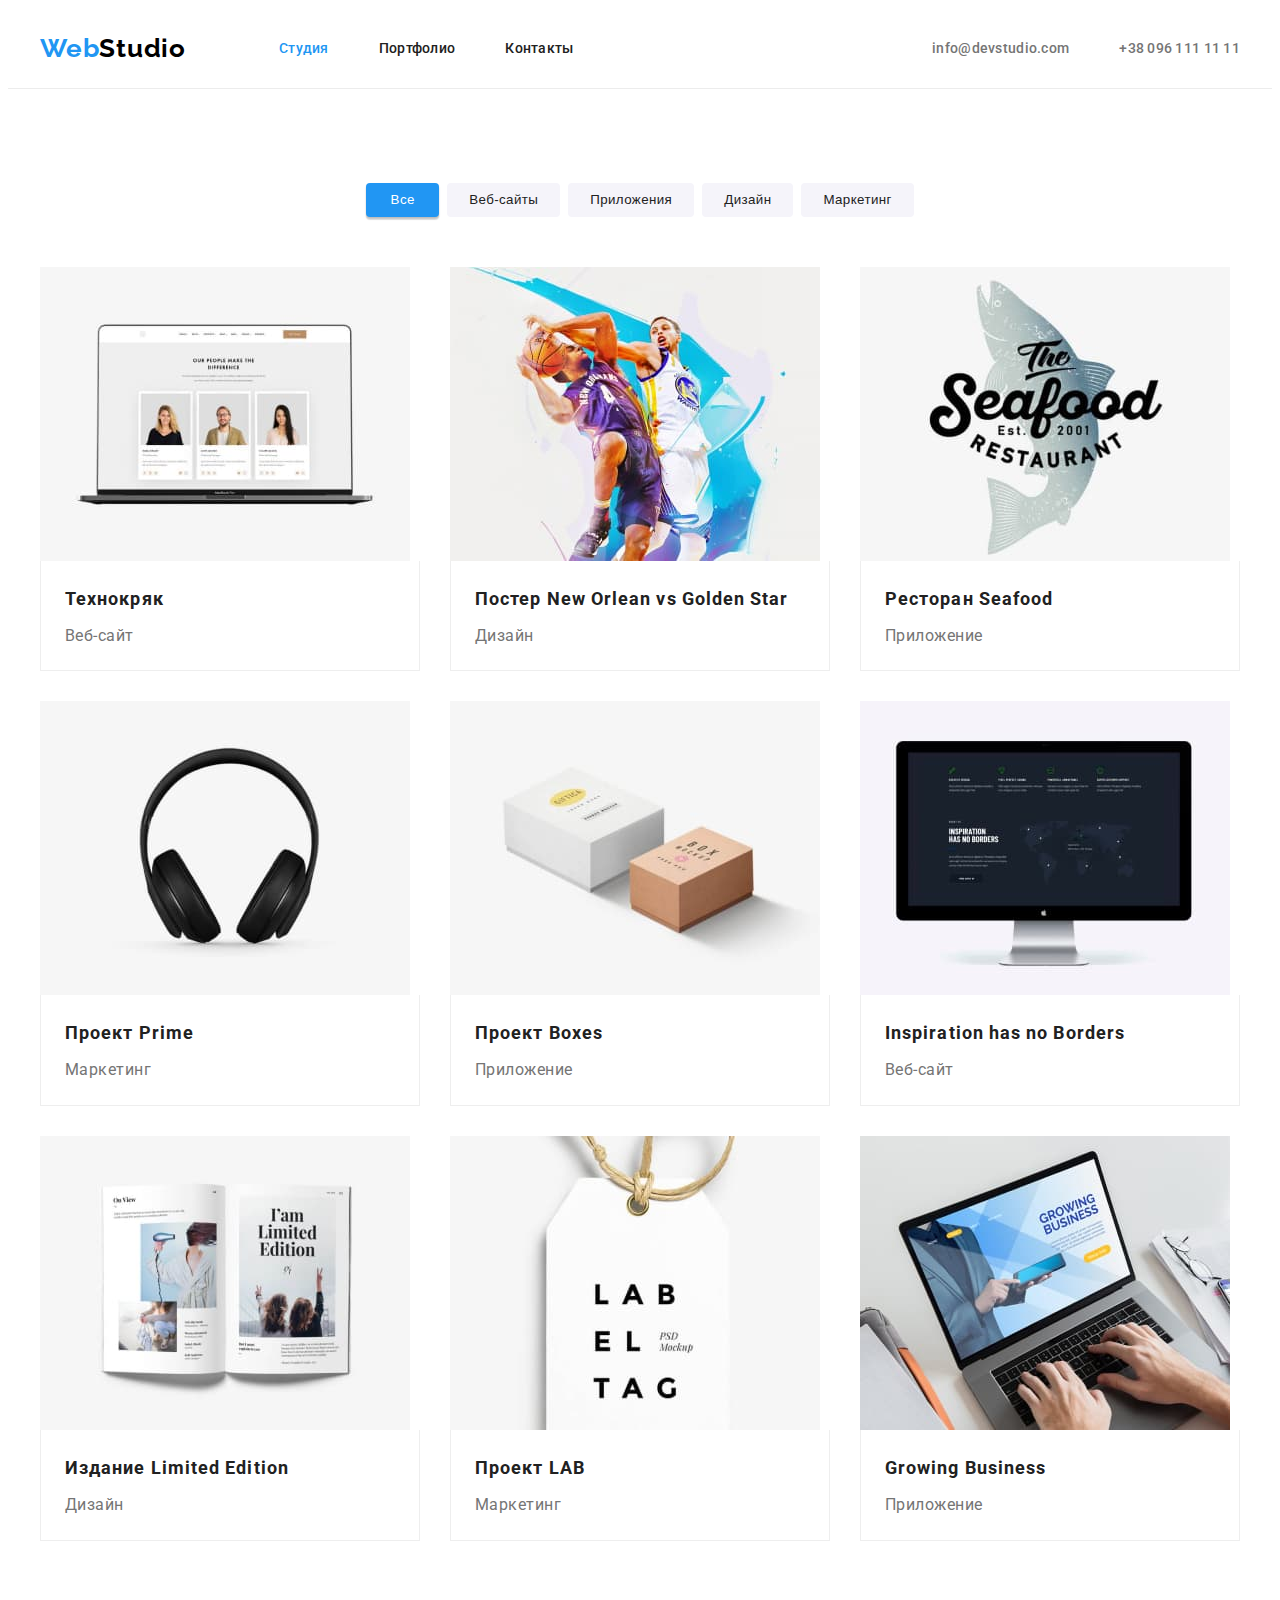
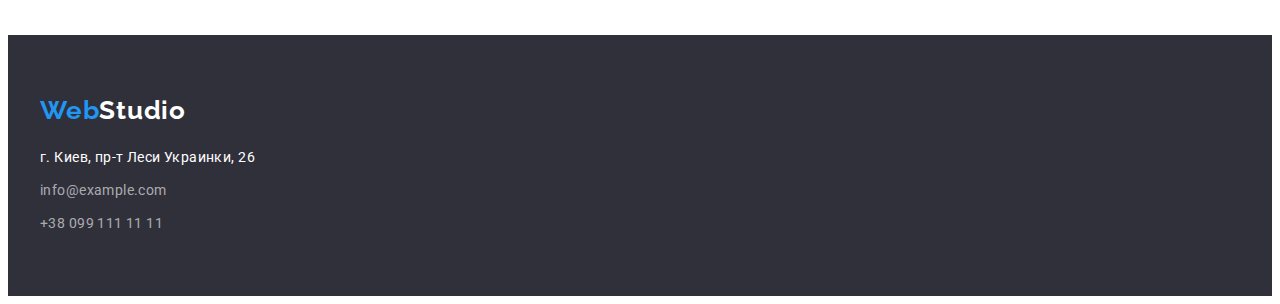
==== portfolio.html @ 8d06fff7 "Добавил псевдоэлементы" ====
<!DOCTYPE html>
<html lang="ru">
  <head>
    <meta charset="UTF-8" />
    <meta http-equiv="X-UA-Compatible" content="IE=edge" />
    <meta name="viewport" content="width=device-width, initial-scale=1.0" />
    <title>Portfolio</title>
    <link rel="preconnect" href="https://fonts.googleapis.com" />
    <link rel="preconnect" href="https://fonts.gstatic.com" crossorigin />
    <link
      href="https://fonts.googleapis.com/css2?family=Raleway:wght@700&family=Roboto:wght@400;500;700;900&display=swap"
      rel="stylesheet"
    />
    <link
      rel="stylesheet"
      href="https://cdnjs.cloudflare.com/ajax/libs/modern-normalize/1.1.0/modern-normalize.min.css"
      integrity="sha512-wpPYUAdjBVSE4KJnH1VR1HeZfpl1ub8YT/NKx4PuQ5NmX2tKuGu6U/JRp5y+Y8XG2tV+wKQpNHVUX03MfMFn9Q=="
      crossorigin="anonymous"
      referrerpolicy="no-referrer"
    />
    <link rel="stylesheet" href="./css/styles.css" />
  </head>
  <body>
    <!--Шапка-->
    <header class="header">
      <div class="container header-container">
        <nav class="navigation">
          <a href="./index.html" class="header-logo logo link"
            >Web<span class="header-logo-accent">Studio</span>
          </a>
          <ul class="header-list list">
            <li class="header-item item">
              <a href="./index.html" class="header-link accent-link current-link link">Студия</a>
            </li>
            <li class="header-item item">
              <a href="./portfolio.html" class="header-link accent-link link">Портфолио</a>
            </li>
            <li class="header-item item">
              <a href="/контакты" class="header-link accent-link link">Контакты</a>
            </li>
          </ul>
        </nav>
        <!--Контакты-->
        <ul class="header-contacts-list list">
          <li class="header-contacts-item item">
            <a href="mailto:info@devstudio.com" class="header-contacts-link accent-link link"
              >info@devstudio.com</a
            >
          </li>
          <li class="header-contacts-item item">
            <a href="tel:+380961111111" class="header-contacts-link accent-link link"
              >+38 096 111 11 11</a
            >
          </li>
        </ul>
      </div>
    </header>
    <!--Основной контент-->
    <main>
      <section class="our-works section">
        <div class="container">
          <!-- Логический заголовок. Скроем в css -->
          <h1 class="hiden-title">Наши работы</h1>
          <ul class="our-works-btn-list list">
            <li class="our-works-btn-item">
              <button type="button" class="our-works-btn current-btn btn">Все</button>
            </li>
            <li class="our-works-btn-item">
              <button type="button" class="our-works-btn btn">Веб-сайты</button>
            </li>
            <li class="our-works-btn-item">
              <button type="button" class="our-works-btn btn">Приложения</button>
            </li>
            <li class="our-works-btn-item">
              <button type="button" class="our-works-btn btn">Дизайн</button>
            </li>
            <li class="our-works-btn-item">
              <button type="button" class="our-works-btn btn">Маркетинг</button>
            </li>
          </ul>
          <ul class="our-works-list list">
            <li class="our-works-item">
              <img
                src="./images/our-works-1.jpg"
                alt="Веб-сайт на экране ноутбука"
                width="370"
                height="294"
                class="our-works-img"
              />
              <div class="footer-our-works-item">
                <h2 class="our-works-title">Технокряк</h2>
                <p class="our-works-text">Веб-сайт</p>
              </div>
            </li>
            <li class="our-works-item">
              <img
                src="./images/our-works-2.jpg"
                alt="Два баскетболиста"
                width="370"
                height="294"
                class="our-works-img"
              />
              <div class="footer-our-works-item">
                <h2 class="our-works-title">
                  Постер <span lang="en">New Orlean vs Golden Star</span>
                </h2>
                <p class="our-works-text">Дизайн</p>
              </div>
            </li>
            <li class="our-works-item">
              <img
                src="./images/our-works-3.jpg"
                alt="Логотип ресторана"
                width="370"
                height="294"
                class="our-works-img"
              />
              <div class="footer-our-works-item">
                <h2 class="our-works-title">Ресторан <span lang="en">Seafood</span></h2>
                <p class="our-works-text">Приложение</p>
              </div>
            </li>
            <li class="our-works-item">
              <img
                src="./images/our-works-4.jpg"
                alt="Наушники"
                width="370"
                height="294"
                class="our-works-img"
              />
              <div class="footer-our-works-item">
                <h2 class="our-works-title">Проект <span lang="en">Prime</span></h2>
                <p class="our-works-text">Маркетинг</p>
              </div>
            </li>
            <li class="our-works-item">
              <img
                src="./images/our-works-5.jpg"
                alt="Две коробки"
                width="370"
                height="294"
                class="our-works-img"
              />
              <div class="footer-our-works-item">
                <h2 class="our-works-title">Проект <span lang="en">Boxes</span></h2>
                <p class="our-works-text">Приложение</p>
              </div>
            </li>
            <li class="our-works-item">
              <img
                src="./images/our-works-6.jpg"
                alt="Веб-сайт на мониторе"
                width="370"
                height="294"
                class="our-works-img"
              />
              <div class="footer-our-works-item">
                <h2 lang="en" class="our-works-title">Inspiration has no Borders</h2>
                <p class="our-works-text">Веб-сайт</p>
              </div>
            </li>
            <li class="our-works-item">
              <img
                src="./images/our-works-7.jpg"
                alt="Журнал"
                width="370"
                height="294"
                class="our-works-img"
              />
              <div class="footer-our-works-item">
                <h2 class="our-works-title">Издание <span lang="en">Limited Edition</span></h2>
                <p class="our-works-text">Дизайн</p>
              </div>
            </li>
            <li class="our-works-item">
              <img
                src="./images/our-works-8.jpg"
                alt="Бирка"
                width="370"
                height="294"
                class="our-works-img"
              />
              <div class="footer-our-works-item">
                <h2 class="our-works-title">Проект <span lang="en">LAB</span></h2>
                <p class="our-works-text">Маркетинг</p>
              </div>
            </li>
            <li class="our-works-item">
              <img
                src="./images/our-works-9.jpg"
                alt="Приложение на экране ноутбука"
                width="370"
                height="294"
                class="our-works-img"
              />
              <div class="footer-our-works-item">
                <h2 lang="en" class="our-works-title">Growing Business</h2>
                <p class="our-works-text">Приложение</p>
              </div>
            </li>
          </ul>
        </div>
      </section>
    </main>
    <!--Футер-->
    <footer class="footer">
      <div class="container">
        <a href="./index.html" class="footer-logo logo link"
          >Web<span class="footer-logo-accent">Studio</span></a
        >
        <address class="footer-address">
          <p class="footer-text">г. Киев, пр-т Леси Украинки, 26</p>
          <ul class="footer-list list">
            <li class="footer-item">
              <a href="mailto:info@example.com" class="footer-link accent-link link"
                >info@example.com</a
              >
            </li>
            <li class="footer-item">
              <a href="tel:+380991111111" class="footer-link accent-link link">+38 099 111 11 11</a>
            </li>
          </ul>
        </address>
      </div>
    </footer>
  </body>
</html>
---- css/styles.css ----
/* background color */
:root {
  --main-background-color: #ffffff;
  --secondary-background-color: #2f303a;
  --section-background-color: #f5f4fa;
  /* text color */
  --main-text-color: #212121;
  --first-text-color: #757575;
  --secondary-text-color: #ffffff;
  --accent-text-color: #2196f3;
  --contaks-footer-color: rgba(255, 255, 255, 0.6);
  /* logo */
  --main-logo-color: #2196f3;
  --first-logo-color: #000000;
  --second-logo-color: #ffffff;
  /* button */
  --main-btn-color: #212121;
  --accent-btn-color: #ffffff;
  --main-btn-background-color: #f5f4fa;
  --accent-btn-background-color: #2196f3;
  --secondary-accent-btn-background-color: #188ce8;
}
h1,
h2,
h3,
h4,
h5,
h6,
p {
  margin: 0;
}

ul {
  margin: 0;
  padding: 0;
}
img {
  display: block;
}
body {
  font-family: 'Roboto', sans-serif;
  font-size: 16px;
  background-color: var(--main-background-color);
  color: var(--main-text-color);
}

.link {
  text-decoration: none;
}
.list {
  list-style: none;
}
.container {
  width: 1200px;
  margin: 0 auto;
  padding: 0 15px;
}
.section {
  padding: 94px 0;
}
.centered {
  text-align: center;
}
.section-title {
  font-size: 36px;
  line-height: calc(42 / 36);
  letter-spacing: 0.03em;
  margin-bottom: 50px;
}

/* -----------hiden title------------- */
.hiden-title {
  position: absolute;
  white-space: nowrap;
  width: 1px;
  height: 1px;
  overflow: hidden;
  border: 0;
  padding: 0;
  clip: rect(0 0 0 0);
  clip-path: inset(50%);
  margin: -1px;
}

/* --------------------------------------- */
.accent-link:hover,
.accent-link:focus {
  color: var(--accent-text-color);
}
.btn {
  text-align: center;
  border: none;
  border-radius: 4px;
  cursor: pointer;
}
/* -------------------logo------------------ */
.logo {
  display: inline-block;
  font-family: 'Raleway', sans-serif;
  font-weight: 700;
  font-size: 26px;
  line-height: calc(31 / 26);
  letter-spacing: 0.03em;
  color: var(--main-logo-color);
}
.header-logo-accent {
  color: var(--first-logo-color);
}
.footer-logo-accent {
  color: var(--second-logo-color);
}

/* ----------------header------------------ */

.header {
  border-bottom: 1px solid #ececec;
}
.header-logo {
  padding-top: 24px;
  padding-bottom: 24px;
}
.header-link,
.header-contacts-link {
  display: block;
  padding-top: 32px;
  padding-bottom: 32px;
}
.header .list {
  font-weight: 500;
  font-size: 14px;
  line-height: calc(16 / 14);
  letter-spacing: 0.02em;
}
.header-list {
  display: flex;
  align-items: center;
  margin-left: 93px;
}
.header .item:not(:last-child) {
  margin-right: 50px;
}
.navigation {
  display: flex;
  align-items: center;
}
.header-link {
  color: currentColor;
}

.header-contacts-list {
  display: flex;
  margin-left: auto;
}
.header-container {
  display: flex;
  align-items: center;
}
.header-contacts-link {
  color: var(--first-text-color);
}
.current-link {
  color: var(--accent-text-color);
}
/* ----------------main------------------ */
/* -----------hero------------ */
.hero.section {
  padding-top: 200px;
  padding-bottom: 200px;
  background-color: var(--secondary-background-color);
  background-image: linear-gradient(to left, rgba(47, 48, 58, 0.4), rgba(47, 48, 58, 0.4)),
    url('../images/hero-img.jpg');
  background-repeat: no-repeat;
  background-size: contain;
  background-position: center;
}

.hero-title {
  width: 696px;
  margin-right: auto;
  margin-left: auto;
  margin-bottom: 30px;
  font-weight: 900;
  font-size: 44px;
  line-height: 1.36;
  letter-spacing: 0.06em;
  text-transform: uppercase;
  color: var(--secondary-text-color);
}
.hero-btn {
  display: inline-block;
  min-width: 200px;
  padding: 10px 32px;
  font-weight: 700;
  line-height: 1.87;
  letter-spacing: 0.06em;
  color: var(--accent-btn-color);
  background-color: var(--accent-btn-background-color);
  box-shadow: 0px 4px 4px rgba(0, 0, 0, 0.15);
}
.hero-btn:hover,
.hero-btn:focus {
  background-color: var(--secondary-accent-btn-background-color);
}

/* ----------advantage section-------- */
.advantage-list {
  display: flex;
}
.advantage-item {
  width: calc((100% - 3 * 30px) / 4);
}
.advantage-item:not(:last-child) {
  margin-right: 30px;
}
.advantage-item::before {
  content: '';
  display: block;
  margin-bottom: 30px;
  width: 270px;
  height: 120px;
  border-radius: 4px;
  background-color: var(--section-background-color);
  background-repeat: no-repeat;
  background-size: 70px 70px;
  background-position: center;
}
.advantage-item.icon-antenna::before {
  background-image: url('../images/antenna.svg');
}
.advantage-item.icon-clock::before {
  background-image: url('../images/clock.svg');
}
.advantage-item.icon-diagrama::before {
  background-image: url('../images/diagram.svg');
}
.advantage-item.icon-astronaut::before {
  background-image: url('../images/astronaut.svg');
}
.advantage-title {
  margin-bottom: 10px;
  font-size: 14px;
  line-height: calc(16 / 14);
  letter-spacing: 0.03em;
  text-transform: uppercase;
}
.advantage-text {
  font-size: 14px;
  line-height: 1.71;
  letter-spacing: 0.03em;
  color: var(--first-text-color);
}

/* -----------our jobs section---------- */
.our-jobs.section {
  padding-top: 0;
}
.our-jobs-list {
  display: flex;
}
.our-jobs-item {
  width: calc((100% - 2 * 30px) / 3);
}
.our-jobs-item:not(:last-child) {
  margin-right: 30px;
}

.our-jobs-img {
  max-width: 100%;
  height: auto;
}

/* --------------team-------------------  */
.team.section {
  background-color: var(--section-background-color);
}
.team-list {
  display: flex;
}
.team-item {
  width: calc((100% - 3 * 30px) / 4);
  background-color: var(--main-background-color);
  box-shadow: 0px 1px 3px rgba(0, 0, 0, 0.12), 0px 1px 1px rgba(0, 0, 0, 0.14),
    0px 2px 1px rgba(0, 0, 0, 0.2);
  border-radius: 0px 0px 4px 4px;
}
.team-item:not(:last-child) {
  margin-right: 30px;
}
.team-img {
  max-width: 100%;
  height: auto;
}
.specialist {
  line-height: calc(19 / 16);
  letter-spacing: 0.03em;
}
.footer-team-item {
  padding: 30px 32px;
}
.team-name {
  margin-bottom: 10px;
  font-size: inherit;
  font-weight: 500;
}
.team-position {
  color: var(--first-text-color);
}
/* -----------------clients-------------------- */

/*----------------- PORTFOLIO----------------- */
/* --------------------btn------------------- */
.our-works-btn {
  padding: 6px 22px;
  min-width: 73px;
  font-weight: 500;
  line-height: 1.62;
  letter-spacing: 0.03em;
  color: var(--main-btn-color);
  background-color: var(--main-btn-background-color);
}
.our-works-btn:hover,
.our-works-btn:focus,
.current-btn {
  color: var(--accent-btn-color);
  background-color: var(--accent-btn-background-color);
  box-shadow: 0px 3px 1px rgba(0, 0, 0, 0.1), 0px 1px 2px rgba(0, 0, 0, 0.08),
    0px 2px 2px rgba(0, 0, 0, 0.12);
}
/* -------------our work------------------ */
.our-works-title {
  margin-bottom: 4px;
  font-size: 18px;
  line-height: 2;
  letter-spacing: 0.06em;
}
.our-works-btn-list {
  display: flex;
  justify-content: center;
  margin-bottom: 50px;
}
.our-works-btn-item:not(:last-child) {
  margin-right: 8px;
}
.our-works-list {
  display: flex;
  flex-wrap: wrap;
  margin: -15px;
}
.our-works-item {
  width: calc((100% - 3 * 30px) / 3);
  margin: 15px;
}
.our-works-img {
  max-width: 100%;
  height: auto;
}
.footer-our-works-item {
  padding: 20px 24px;
  border-right: 1px solid #eeeeee;
  border-bottom: 1px solid #eeeeee;
  border-left: 1px solid #eeeeee;
}

.our-works-text {
  line-height: 1.87;
  letter-spacing: 0.03em;
  color: var(--first-text-color);
}
/* ---------------footer----------------- */
.footer-container {
  display: flex;
  align-items: baseline;
}
.address-box {
  margin-right: 70px;
  width: 231px;
}
.footer {
  padding: 60px 0;
  background-color: var(--secondary-background-color);
}
.footer-logo {
  margin-bottom: 20px;
}
.footer-address {
  font-style: normal;
  font-weight: 400;
  font-size: 14px;
  line-height: 1.71;
  letter-spacing: 0.03em;
}

.footer-link {
  color: var(--contaks-footer-color);
}
.footer-text {
  margin-bottom: 9px;
  color: var(--secondary-text-color);
}
.footer-item:first-child {
  margin-bottom: 9px;
}
.footer-social-network-title {
  margin-bottom: 20px;
  font-size: 14px;
  line-height: calc(16 / 14);
  letter-spacing: 0.03em;
  text-transform: uppercase;
  color: var(--secondary-text-color);
}
.footer-social-network-list {
  display: inline-flex;
}
.footer-social-network-item {
  width: 44px;
  height: 44px;
  background-color: rgba(255, 255, 255, 0.1);
  border-radius: 50%;
}
.footer-social-network-item:not(:last-child) {
  margin-right: 10px;
}

.footer-social-network-item:hover,
.footer-social-network-item:focus {
  background-color: var(--accent-btn-background-color);
}
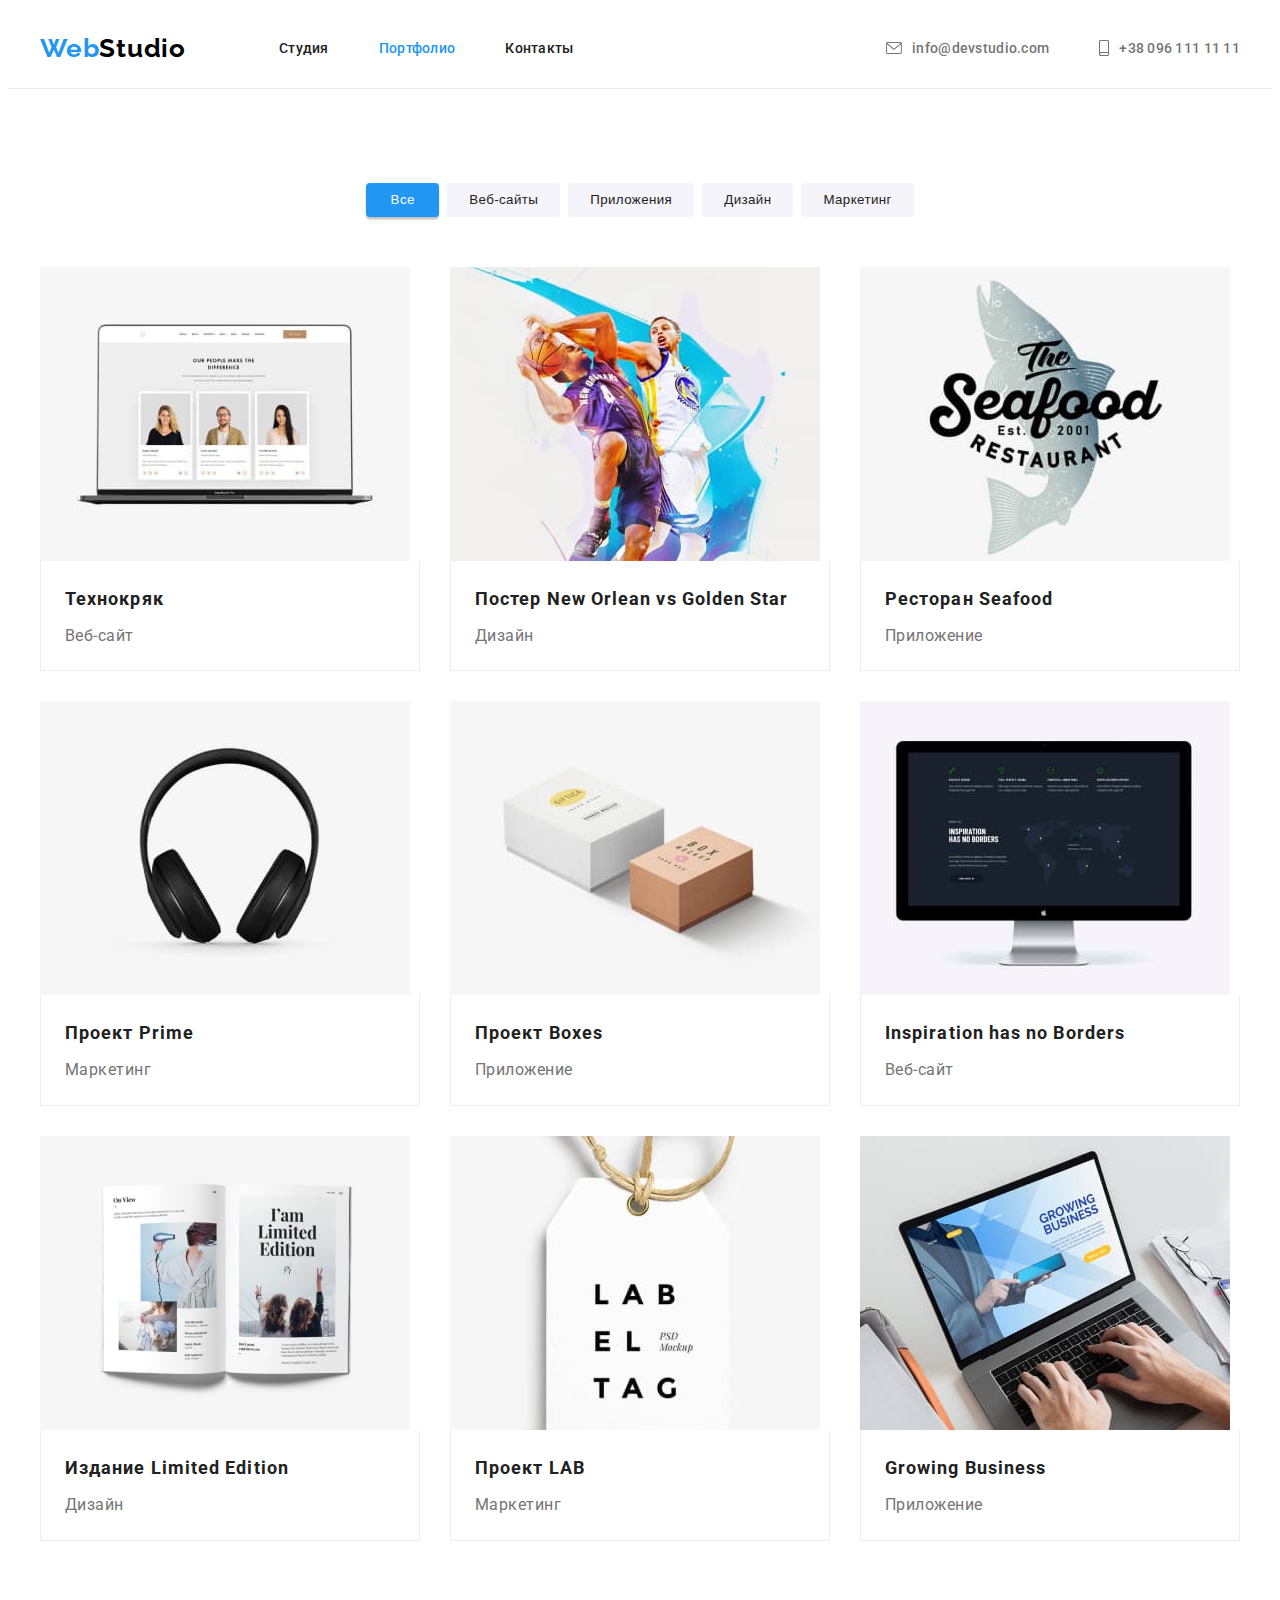
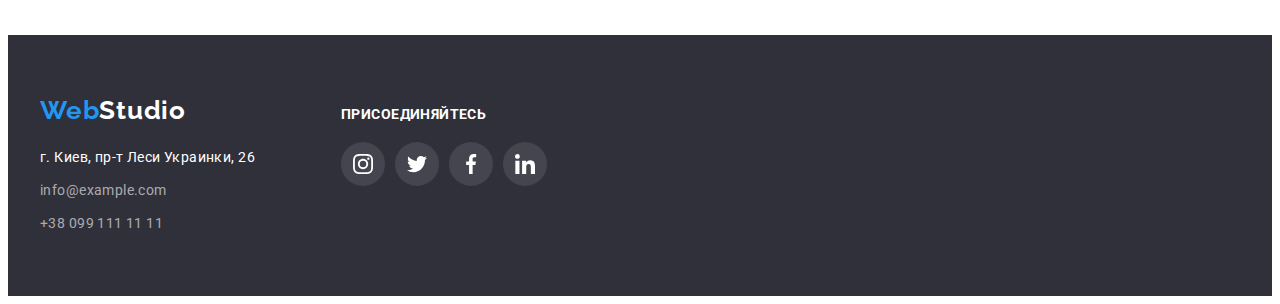
==== commit e3f48578: "добавил все иконки, тени, ссылки" ====
--- a/portfolio.html
+++ b/portfolio.html
@@ -30,10 +30,12 @@
           </a>
           <ul class="header-list list">
             <li class="header-item item">
-              <a href="./index.html" class="header-link accent-link current-link link">Студия</a>
+              <a href="./index.html" class="header-link accent-link link">Студия</a>
             </li>
             <li class="header-item item">
-              <a href="./portfolio.html" class="header-link accent-link link">Портфолио</a>
+              <a href="./portfolio.html" class="header-link accent-link current-link link"
+                >Портфолио</a
+              >
             </li>
             <li class="header-item item">
               <a href="/контакты" class="header-link accent-link link">Контакты</a>
@@ -43,13 +45,19 @@
         <!--Контакты-->
         <ul class="header-contacts-list list">
           <li class="header-contacts-item item">
-            <a href="mailto:info@devstudio.com" class="header-contacts-link accent-link link"
-              >info@devstudio.com</a
+            <a href="mailto:info@devstudio.com" class="header-contacts-link accent-link link">
+              <svg class="header-contacts-icon" width="16" height="12">
+                <use href="./images/icons.svg#icon-envelope"></use>
+              </svg>
+              info@devstudio.com</a
             >
           </li>
           <li class="header-contacts-item item">
-            <a href="tel:+380961111111" class="header-contacts-link accent-link link"
-              >+38 096 111 11 11</a
+            <a href="tel:+380961111111" class="header-contacts-link accent-link link">
+              <svg class="header-contacts-icon" width="10" height="16">
+                <use href="./images/icons.svg#icon-smartphone"></use>
+              </svg>
+              +38 096 111 11 11</a
             >
           </li>
         </ul>
@@ -80,123 +88,141 @@
           </ul>
           <ul class="our-works-list list">
             <li class="our-works-item">
-              <img
-                src="./images/our-works-1.jpg"
-                alt="Веб-сайт на экране ноутбука"
-                width="370"
-                height="294"
-                class="our-works-img"
-              />
-              <div class="footer-our-works-item">
-                <h2 class="our-works-title">Технокряк</h2>
-                <p class="our-works-text">Веб-сайт</p>
-              </div>
-            </li>
-            <li class="our-works-item">
-              <img
-                src="./images/our-works-2.jpg"
-                alt="Два баскетболиста"
-                width="370"
-                height="294"
-                class="our-works-img"
-              />
-              <div class="footer-our-works-item">
-                <h2 class="our-works-title">
-                  Постер <span lang="en">New Orlean vs Golden Star</span>
-                </h2>
-                <p class="our-works-text">Дизайн</p>
-              </div>
-            </li>
-            <li class="our-works-item">
-              <img
-                src="./images/our-works-3.jpg"
-                alt="Логотип ресторана"
-                width="370"
-                height="294"
-                class="our-works-img"
-              />
-              <div class="footer-our-works-item">
-                <h2 class="our-works-title">Ресторан <span lang="en">Seafood</span></h2>
-                <p class="our-works-text">Приложение</p>
-              </div>
-            </li>
-            <li class="our-works-item">
-              <img
-                src="./images/our-works-4.jpg"
-                alt="Наушники"
-                width="370"
-                height="294"
-                class="our-works-img"
-              />
-              <div class="footer-our-works-item">
-                <h2 class="our-works-title">Проект <span lang="en">Prime</span></h2>
-                <p class="our-works-text">Маркетинг</p>
-              </div>
-            </li>
-            <li class="our-works-item">
-              <img
-                src="./images/our-works-5.jpg"
-                alt="Две коробки"
-                width="370"
-                height="294"
-                class="our-works-img"
-              />
-              <div class="footer-our-works-item">
-                <h2 class="our-works-title">Проект <span lang="en">Boxes</span></h2>
-                <p class="our-works-text">Приложение</p>
-              </div>
-            </li>
-            <li class="our-works-item">
-              <img
-                src="./images/our-works-6.jpg"
-                alt="Веб-сайт на мониторе"
-                width="370"
-                height="294"
-                class="our-works-img"
-              />
-              <div class="footer-our-works-item">
-                <h2 lang="en" class="our-works-title">Inspiration has no Borders</h2>
-                <p class="our-works-text">Веб-сайт</p>
-              </div>
-            </li>
-            <li class="our-works-item">
-              <img
-                src="./images/our-works-7.jpg"
-                alt="Журнал"
-                width="370"
-                height="294"
-                class="our-works-img"
-              />
-              <div class="footer-our-works-item">
-                <h2 class="our-works-title">Издание <span lang="en">Limited Edition</span></h2>
-                <p class="our-works-text">Дизайн</p>
-              </div>
-            </li>
-            <li class="our-works-item">
-              <img
-                src="./images/our-works-8.jpg"
-                alt="Бирка"
-                width="370"
-                height="294"
-                class="our-works-img"
-              />
-              <div class="footer-our-works-item">
-                <h2 class="our-works-title">Проект <span lang="en">LAB</span></h2>
-                <p class="our-works-text">Маркетинг</p>
-              </div>
-            </li>
-            <li class="our-works-item">
-              <img
-                src="./images/our-works-9.jpg"
-                alt="Приложение на экране ноутбука"
-                width="370"
-                height="294"
-                class="our-works-img"
-              />
-              <div class="footer-our-works-item">
-                <h2 lang="en" class="our-works-title">Growing Business</h2>
-                <p class="our-works-text">Приложение</p>
-              </div>
+              <a href="" class="our-works-link link">
+                <img
+                  src="./images/our-works-1.jpg"
+                  alt="Веб-сайт на экране ноутбука"
+                  width="370"
+                  height="294"
+                  class="our-works-img"
+                />
+                <div class="footer-our-works-item">
+                  <h2 class="our-works-title">Технокряк</h2>
+                  <p class="our-works-text">Веб-сайт</p>
+                </div></a
+              >
+            </li>
+            <li class="our-works-item">
+              <a href="" class="our-works-link link">
+                <img
+                  src="./images/our-works-2.jpg"
+                  alt="Два баскетболиста"
+                  width="370"
+                  height="294"
+                  class="our-works-img"
+                />
+                <div class="footer-our-works-item">
+                  <h2 class="our-works-title">
+                    Постер <span lang="en">New Orlean vs Golden Star</span>
+                  </h2>
+                  <p class="our-works-text">Дизайн</p>
+                </div></a
+              >
+            </li>
+            <li class="our-works-item">
+              <a href="" class="our-works-link link">
+                <img
+                  src="./images/our-works-3.jpg"
+                  alt="Логотип ресторана"
+                  width="370"
+                  height="294"
+                  class="our-works-img"
+                />
+                <div class="footer-our-works-item">
+                  <h2 class="our-works-title">Ресторан <span lang="en">Seafood</span></h2>
+                  <p class="our-works-text">Приложение</p>
+                </div></a
+              >
+            </li>
+            <li class="our-works-item">
+              <a href="" class="our-works-link link">
+                <img
+                  src="./images/our-works-4.jpg"
+                  alt="Наушники"
+                  width="370"
+                  height="294"
+                  class="our-works-img"
+                />
+                <div class="footer-our-works-item">
+                  <h2 class="our-works-title">Проект <span lang="en">Prime</span></h2>
+                  <p class="our-works-text">Маркетинг</p>
+                </div></a
+              >
+            </li>
+            <li class="our-works-item">
+              <a href="" class="our-works-link link">
+                <img
+                  src="./images/our-works-5.jpg"
+                  alt="Две коробки"
+                  width="370"
+                  height="294"
+                  class="our-works-img"
+                />
+                <div class="footer-our-works-item">
+                  <h2 class="our-works-title">Проект <span lang="en">Boxes</span></h2>
+                  <p class="our-works-text">Приложение</p>
+                </div></a
+              >
+            </li>
+            <li class="our-works-item">
+              <a href="" class="our-works-link link">
+                <img
+                  src="./images/our-works-6.jpg"
+                  alt="Веб-сайт на мониторе"
+                  width="370"
+                  height="294"
+                  class="our-works-img"
+                />
+                <div class="footer-our-works-item">
+                  <h2 lang="en" class="our-works-title">Inspiration has no Borders</h2>
+                  <p class="our-works-text">Веб-сайт</p>
+                </div></a
+              >
+            </li>
+            <li class="our-works-item">
+              <a href="" class="our-works-link link">
+                <img
+                  src="./images/our-works-7.jpg"
+                  alt="Журнал"
+                  width="370"
+                  height="294"
+                  class="our-works-img"
+                />
+                <div class="footer-our-works-item">
+                  <h2 class="our-works-title">Издание <span lang="en">Limited Edition</span></h2>
+                  <p class="our-works-text">Дизайн</p>
+                </div></a
+              >
+            </li>
+            <li class="our-works-item">
+              <a href="" class="our-works-link link">
+                <img
+                  src="./images/our-works-8.jpg"
+                  alt="Бирка"
+                  width="370"
+                  height="294"
+                  class="our-works-img"
+                />
+                <div class="footer-our-works-item">
+                  <h2 class="our-works-title">Проект <span lang="en">LAB</span></h2>
+                  <p class="our-works-text">Маркетинг</p>
+                </div></a
+              >
+            </li>
+            <li class="our-works-item">
+              <a href="" class="our-works-link link">
+                <img
+                  src="./images/our-works-9.jpg"
+                  alt="Приложение на экране ноутбука"
+                  width="370"
+                  height="294"
+                  class="our-works-img"
+                />
+                <div class="footer-our-works-item">
+                  <h2 lang="en" class="our-works-title">Growing Business</h2>
+                  <p class="our-works-text">Приложение</p>
+                </div></a
+              >
             </li>
           </ul>
         </div>
@@ -204,23 +230,74 @@
     </main>
     <!--Футер-->
     <footer class="footer">
-      <div class="container">
-        <a href="./index.html" class="footer-logo logo link"
-          >Web<span class="footer-logo-accent">Studio</span></a
-        >
-        <address class="footer-address">
-          <p class="footer-text">г. Киев, пр-т Леси Украинки, 26</p>
-          <ul class="footer-list list">
-            <li class="footer-item">
-              <a href="mailto:info@example.com" class="footer-link accent-link link"
-                >info@example.com</a
-              >
-            </li>
-            <li class="footer-item">
-              <a href="tel:+380991111111" class="footer-link accent-link link">+38 099 111 11 11</a>
+      <div class="container footer-container">
+        <div class="address-box">
+          <a href="./index.html" class="footer-logo logo link"
+            >Web<span class="footer-logo-accent">Studio</span>
+          </a>
+          <address class="footer-address">
+            <p class="footer-text">г. Киев, пр-т Леси Украинки, 26</p>
+            <ul class="footer-list list">
+              <li class="footer-item">
+                <a href="mailto:info@example.com" class="footer-link accent-link link"
+                  >info@example.com</a
+                >
+              </li>
+              <li class="footer-item">
+                <a href="tel:+380991111111" class="footer-link accent-link link"
+                  >+38 099 111 11 11</a
+                >
+              </li>
+            </ul>
+          </address>
+        </div>
+        <div class="social-network-box">
+          <h3 class="footer-social-network-title">Присоединяйтесь</h3>
+          <ul class="footer-social-network-list list">
+            <li class="footer-social-network-item">
+              <a
+                href="https://www.instagram.com/"
+                target="_blank"
+                rel="noreferrer noopener"
+                class="footer-social-network-link social-network-link"
+              >
+                <svg class="footer-social-network-icon social-network-icon">
+                  <use href="./images/icons.svg#icon-instagram"></use>
+                </svg>
+              </a>
+            </li>
+            <li class="footer-social-network-item">
+              <a
+                href="https://twitter.com/"
+                target="_blank"
+                rel="noreferrer noopener"
+                class="footer-social-network-link social-network-link"
+                ><svg class="footer-social-network-icon social-network-icon">
+                  <use href="./images/icons.svg#icon-twitter"></use></svg
+              ></a>
+            </li>
+            <li class="footer-social-network-item">
+              <a
+                href="https://www.facebook.com/"
+                target="_blank"
+                rel="noreferrer noopener"
+                class="footer-social-network-link social-network-link"
+                ><svg class="footer-social-network-icon social-network-icon">
+                  <use href="./images/icons.svg#icon-facebook"></use></svg
+              ></a>
+            </li>
+            <li class="footer-social-network-item">
+              <a
+                href="https://www.linkedin.com/"
+                target="_blank"
+                rel="noreferrer noopener"
+                class="footer-social-network-link social-network-link"
+                ><svg class="footer-social-network-icon social-network-icon">
+                  <use href="./images/icons.svg#icon-linkedin"></use></svg
+              ></a>
             </li>
           </ul>
-        </address>
+        </div>
       </div>
     </footer>
   </body>
--- a/css/styles.css
+++ b/css/styles.css
@@ -19,6 +19,9 @@
   --main-btn-background-color: #f5f4fa;
   --accent-btn-background-color: #2196f3;
   --secondary-accent-btn-background-color: #188ce8;
+  /* icon */
+  --main-icon-color: #afb1b8;
+  --secondary-icon-color: #ffffff;
 }
 h1,
 h2,
@@ -68,6 +71,19 @@
   margin-bottom: 50px;
 }
 
+.social-network-link {
+  display: flex;
+  justify-content: center;
+  align-items: center;
+  width: 44px;
+  height: 44px;
+  border-radius: 50%;
+  cursor: pointer;
+}
+.social-network-icon {
+  width: 20px;
+  height: 20px;
+}
 /* -----------hiden title------------- */
 .hiden-title {
   position: absolute;
@@ -87,6 +103,7 @@
 .accent-link:focus {
   color: var(--accent-text-color);
 }
+
 .btn {
   text-align: center;
   border: none;
@@ -155,7 +172,14 @@
   display: flex;
   align-items: center;
 }
+.header-contacts-icon {
+  margin-right: 10px;
+  fill: currentColor;
+}
+
 .header-contacts-link {
+  display: flex;
+  align-items: center;
   color: var(--first-text-color);
 }
 .current-link {
@@ -212,30 +236,16 @@
 .advantage-item:not(:last-child) {
   margin-right: 30px;
 }
-.advantage-item::before {
-  content: '';
-  display: block;
+.advantage-pic {
+  display: flex;
+  height: 120px;
+  align-items: center;
+  justify-content: center;
   margin-bottom: 30px;
-  width: 270px;
-  height: 120px;
+  background-color: var(--section-background-color);
   border-radius: 4px;
-  background-color: var(--section-background-color);
-  background-repeat: no-repeat;
-  background-size: 70px 70px;
-  background-position: center;
-}
-.advantage-item.icon-antenna::before {
-  background-image: url('../images/antenna.svg');
-}
-.advantage-item.icon-clock::before {
-  background-image: url('../images/clock.svg');
-}
-.advantage-item.icon-diagrama::before {
-  background-image: url('../images/diagram.svg');
-}
-.advantage-item.icon-astronaut::before {
-  background-image: url('../images/astronaut.svg');
-}
+}
+
 .advantage-title {
   margin-bottom: 10px;
   font-size: 14px;
@@ -303,10 +313,55 @@
   font-weight: 500;
 }
 .team-position {
+  margin-bottom: 16px;
   color: var(--first-text-color);
 }
+.team-social-network-list {
+  display: flex;
+  justify-content: space-between;
+}
+.team-social-network-link {
+  color: var(--main-icon-color);
+}
+.team-social-network-icon {
+  fill: currentColor;
+}
+
+.team-social-network-link:hover,
+.team-social-network-link:focus {
+  color: var(--secondary-icon-color);
+  background-color: var(--accent-btn-background-color);
+}
 /* -----------------clients-------------------- */
-
+.clients-list {
+  display: flex;
+}
+.clients-item {
+  width: calc((100% - 5 * 30px) / 6);
+}
+.clients-item:not(:last-child) {
+  margin-right: 30px;
+}
+.clients-link {
+  display: flex;
+  justify-content: center;
+  align-items: center;
+  width: 100%;
+  height: 92px;
+  border: 1px solid var(--main-icon-color);
+  border-radius: 4px;
+  color: var(--main-icon-color);
+}
+.clients-icon {
+  width: 106px;
+  height: 60px;
+  fill: currentColor;
+}
+.clients-link:hover,
+.clients-link:focus {
+  color: var(--accent-btn-background-color);
+  border-color: var(--accent-btn-background-color);
+}
 /*----------------- PORTFOLIO----------------- */
 /* --------------------btn------------------- */
 .our-works-btn {
@@ -350,6 +405,15 @@
   width: calc((100% - 3 * 30px) / 3);
   margin: 15px;
 }
+.our-works-link {
+  color: currentColor;
+  cursor: pointer;
+}
+.our-works-item:hover,
+.our-works-item:focus {
+  box-shadow: 0px 1px 1px rgba(0, 0, 0, 0.12), 0px 4px 4px rgba(0, 0, 0, 0.06),
+    1px 4px 6px rgba(0, 0, 0, 0.16);
+}
 .our-works-img {
   max-width: 100%;
   height: auto;
@@ -366,6 +430,7 @@
   letter-spacing: 0.03em;
   color: var(--first-text-color);
 }
+
 /* ---------------footer----------------- */
 .footer-container {
   display: flex;
@@ -409,19 +474,18 @@
   color: var(--secondary-text-color);
 }
 .footer-social-network-list {
-  display: inline-flex;
-}
-.footer-social-network-item {
-  width: 44px;
-  height: 44px;
+  display: flex;
+}
+.footer-social-network-link {
   background-color: rgba(255, 255, 255, 0.1);
-  border-radius: 50%;
 }
 .footer-social-network-item:not(:last-child) {
   margin-right: 10px;
 }
-
-.footer-social-network-item:hover,
-.footer-social-network-item:focus {
+.footer-social-network-icon {
+  fill: var(--secondary-icon-color);
+}
+.footer-social-network-link:hover,
+.footer-social-network-link:focus {
   background-color: var(--accent-btn-background-color);
 }
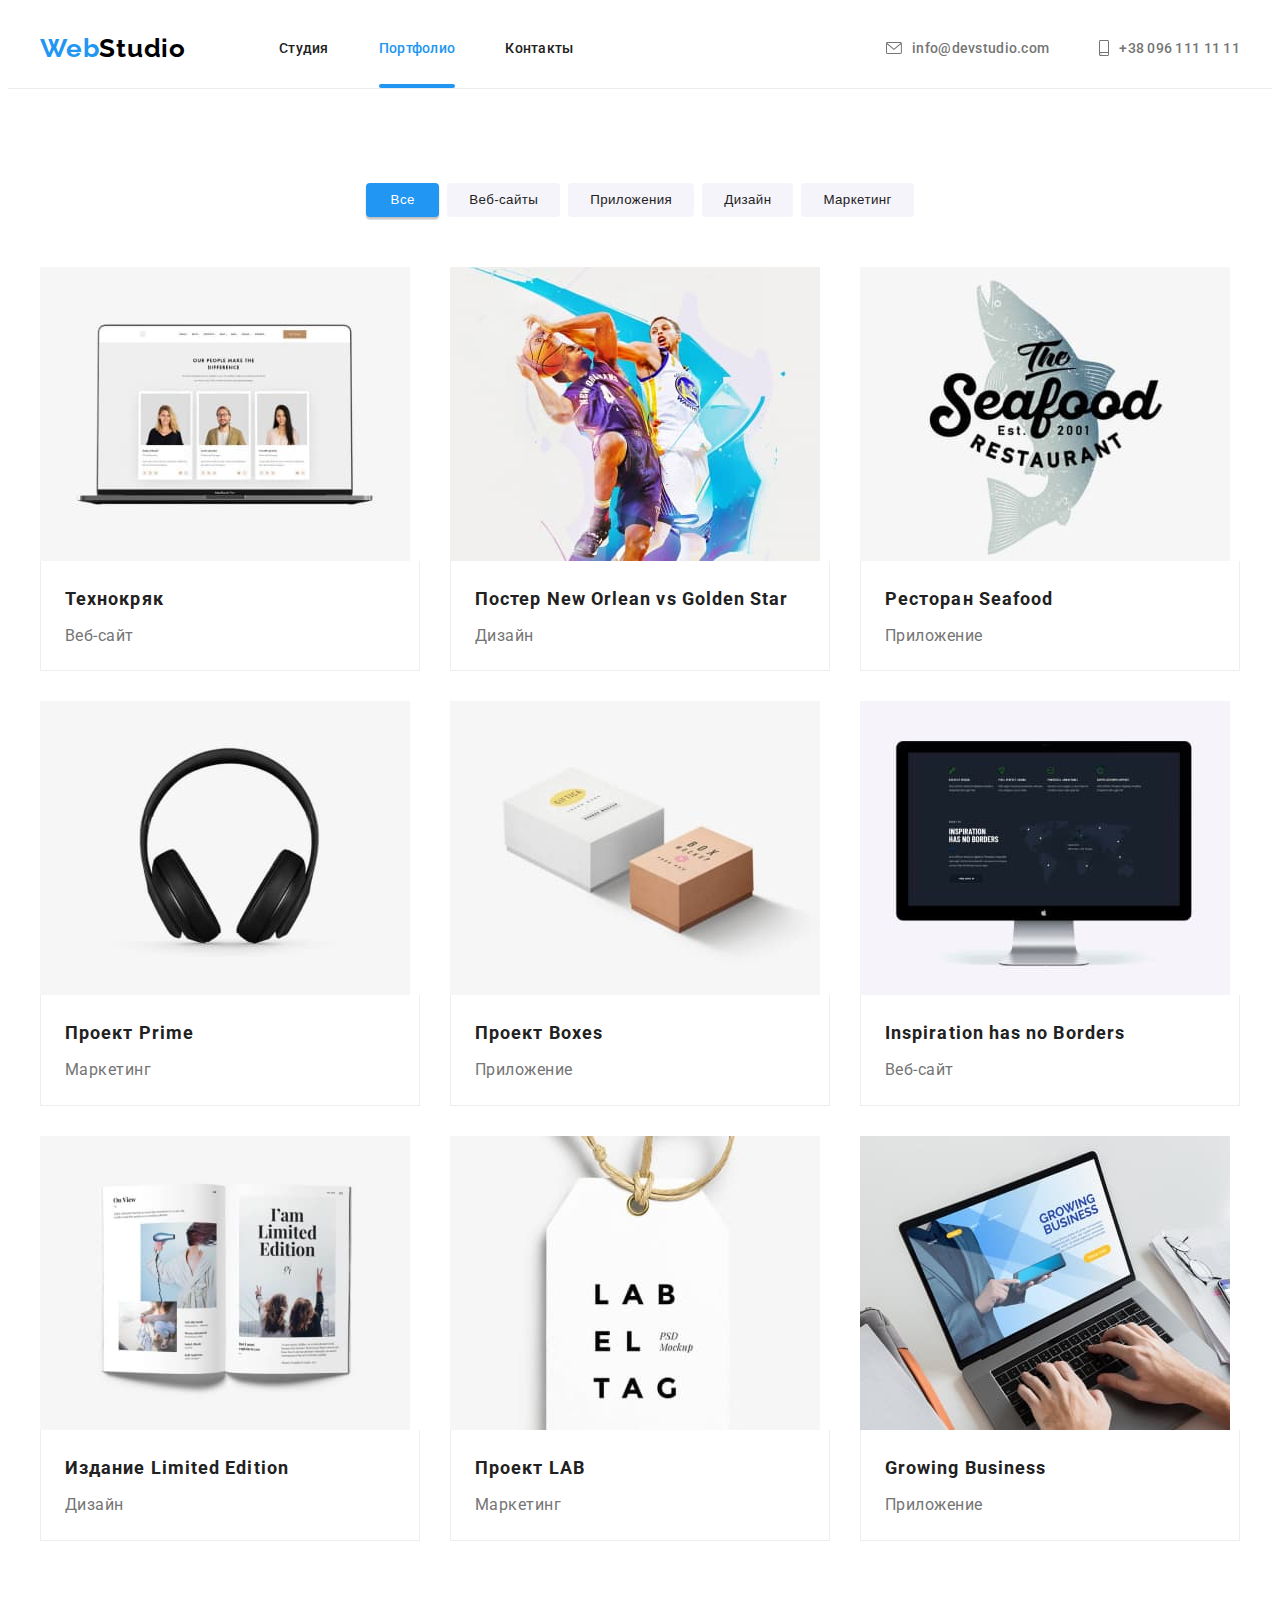
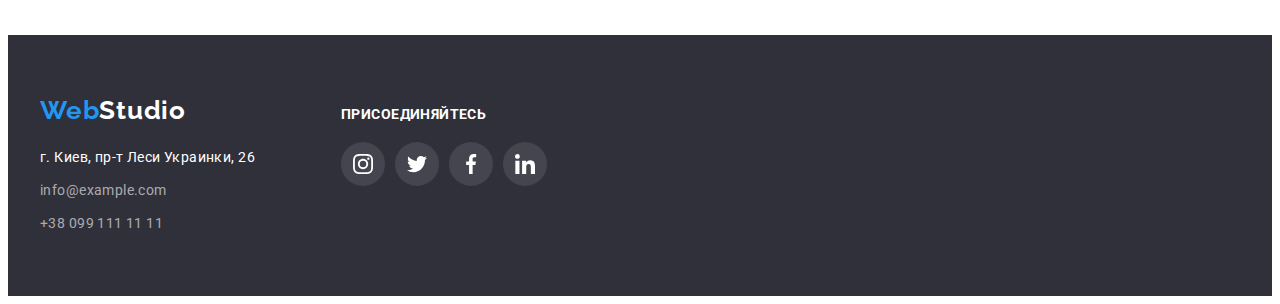
==== commit e360247e: "сделал модалку, оверлеи . сдаю 5-е ДЗ" ====
--- a/portfolio.html
+++ b/portfolio.html
@@ -89,13 +89,22 @@
           <ul class="our-works-list list">
             <li class="our-works-item">
               <a href="" class="our-works-link link">
-                <img
-                  src="./images/our-works-1.jpg"
-                  alt="Веб-сайт на экране ноутбука"
-                  width="370"
-                  height="294"
-                  class="our-works-img"
-                />
+                <div class="our-works-thumb">
+                  <img
+                    src="./images/our-works-1.jpg"
+                    alt="Веб-сайт на экране ноутбука"
+                    width="370"
+                    height="294"
+                    class="our-works-img"
+                  />
+                  <div class="our-works-overlay">
+                    <p class="overlay-text">
+                      Технокряк это современная площадка распространения коронавируса. Компании
+                      используют эту платформу для цифрового шпионажа и атак на защищённые сервера
+                      конкурентов.
+                    </p>
+                  </div>
+                </div>
                 <div class="footer-our-works-item">
                   <h2 class="our-works-title">Технокряк</h2>
                   <p class="our-works-text">Веб-сайт</p>
@@ -104,13 +113,22 @@
             </li>
             <li class="our-works-item">
               <a href="" class="our-works-link link">
-                <img
-                  src="./images/our-works-2.jpg"
-                  alt="Два баскетболиста"
-                  width="370"
-                  height="294"
-                  class="our-works-img"
-                />
+                <div class="our-works-thumb">
+                  <img
+                    src="./images/our-works-2.jpg"
+                    alt="Два баскетболиста"
+                    width="370"
+                    height="294"
+                    class="our-works-img"
+                  />
+                  <div class="our-works-overlay">
+                    <p class="overlay-text">
+                      Технокряк это современная площадка распространения коронавируса. Компании
+                      используют эту платформу для цифрового шпионажа и атак на защищённые сервера
+                      конкурентов.
+                    </p>
+                  </div>
+                </div>
                 <div class="footer-our-works-item">
                   <h2 class="our-works-title">
                     Постер <span lang="en">New Orlean vs Golden Star</span>
@@ -121,13 +139,22 @@
             </li>
             <li class="our-works-item">
               <a href="" class="our-works-link link">
-                <img
-                  src="./images/our-works-3.jpg"
-                  alt="Логотип ресторана"
-                  width="370"
-                  height="294"
-                  class="our-works-img"
-                />
+                <div class="our-works-thumb">
+                  <img
+                    src="./images/our-works-3.jpg"
+                    alt="Логотип ресторана"
+                    width="370"
+                    height="294"
+                    class="our-works-img"
+                  />
+                  <div class="our-works-overlay">
+                    <p class="overlay-text">
+                      Технокряк это современная площадка распространения коронавируса. Компании
+                      используют эту платформу для цифрового шпионажа и атак на защищённые сервера
+                      конкурентов.
+                    </p>
+                  </div>
+                </div>
                 <div class="footer-our-works-item">
                   <h2 class="our-works-title">Ресторан <span lang="en">Seafood</span></h2>
                   <p class="our-works-text">Приложение</p>
@@ -136,13 +163,22 @@
             </li>
             <li class="our-works-item">
               <a href="" class="our-works-link link">
-                <img
-                  src="./images/our-works-4.jpg"
-                  alt="Наушники"
-                  width="370"
-                  height="294"
-                  class="our-works-img"
-                />
+                <div class="our-works-thumb">
+                  <img
+                    src="./images/our-works-4.jpg"
+                    alt="Наушники"
+                    width="370"
+                    height="294"
+                    class="our-works-img"
+                  />
+                  <div class="our-works-overlay">
+                    <p class="overlay-text">
+                      Технокряк это современная площадка распространения коронавируса. Компании
+                      используют эту платформу для цифрового шпионажа и атак на защищённые сервера
+                      конкурентов.
+                    </p>
+                  </div>
+                </div>
                 <div class="footer-our-works-item">
                   <h2 class="our-works-title">Проект <span lang="en">Prime</span></h2>
                   <p class="our-works-text">Маркетинг</p>
@@ -151,13 +187,22 @@
             </li>
             <li class="our-works-item">
               <a href="" class="our-works-link link">
-                <img
-                  src="./images/our-works-5.jpg"
-                  alt="Две коробки"
-                  width="370"
-                  height="294"
-                  class="our-works-img"
-                />
+                <div class="our-works-thumb">
+                  <img
+                    src="./images/our-works-5.jpg"
+                    alt="Две коробки"
+                    width="370"
+                    height="294"
+                    class="our-works-img"
+                  />
+                  <div class="our-works-overlay">
+                    <p class="overlay-text">
+                      Технокряк это современная площадка распространения коронавируса. Компании
+                      используют эту платформу для цифрового шпионажа и атак на защищённые сервера
+                      конкурентов.
+                    </p>
+                  </div>
+                </div>
                 <div class="footer-our-works-item">
                   <h2 class="our-works-title">Проект <span lang="en">Boxes</span></h2>
                   <p class="our-works-text">Приложение</p>
@@ -166,13 +211,22 @@
             </li>
             <li class="our-works-item">
               <a href="" class="our-works-link link">
-                <img
-                  src="./images/our-works-6.jpg"
-                  alt="Веб-сайт на мониторе"
-                  width="370"
-                  height="294"
-                  class="our-works-img"
-                />
+                <div class="our-works-thumb">
+                  <img
+                    src="./images/our-works-6.jpg"
+                    alt="Веб-сайт на мониторе"
+                    width="370"
+                    height="294"
+                    class="our-works-img"
+                  />
+                  <div class="our-works-overlay">
+                    <p class="overlay-text">
+                      Технокряк это современная площадка распространения коронавируса. Компании
+                      используют эту платформу для цифрового шпионажа и атак на защищённые сервера
+                      конкурентов.
+                    </p>
+                  </div>
+                </div>
                 <div class="footer-our-works-item">
                   <h2 lang="en" class="our-works-title">Inspiration has no Borders</h2>
                   <p class="our-works-text">Веб-сайт</p>
@@ -181,13 +235,22 @@
             </li>
             <li class="our-works-item">
               <a href="" class="our-works-link link">
-                <img
-                  src="./images/our-works-7.jpg"
-                  alt="Журнал"
-                  width="370"
-                  height="294"
-                  class="our-works-img"
-                />
+                <div class="our-works-thumb">
+                  <img
+                    src="./images/our-works-7.jpg"
+                    alt="Журнал"
+                    width="370"
+                    height="294"
+                    class="our-works-img"
+                  />
+                  <div class="our-works-overlay">
+                    <p class="overlay-text">
+                      Технокряк это современная площадка распространения коронавируса. Компании
+                      используют эту платформу для цифрового шпионажа и атак на защищённые сервера
+                      конкурентов.
+                    </p>
+                  </div>
+                </div>
                 <div class="footer-our-works-item">
                   <h2 class="our-works-title">Издание <span lang="en">Limited Edition</span></h2>
                   <p class="our-works-text">Дизайн</p>
@@ -196,13 +259,22 @@
             </li>
             <li class="our-works-item">
               <a href="" class="our-works-link link">
-                <img
-                  src="./images/our-works-8.jpg"
-                  alt="Бирка"
-                  width="370"
-                  height="294"
-                  class="our-works-img"
-                />
+                <div class="our-works-thumb">
+                  <img
+                    src="./images/our-works-8.jpg"
+                    alt="Бирка"
+                    width="370"
+                    height="294"
+                    class="our-works-img"
+                  />
+                  <div class="our-works-overlay">
+                    <p class="overlay-text">
+                      Технокряк это современная площадка распространения коронавируса. Компании
+                      используют эту платформу для цифрового шпионажа и атак на защищённые сервера
+                      конкурентов.
+                    </p>
+                  </div>
+                </div>
                 <div class="footer-our-works-item">
                   <h2 class="our-works-title">Проект <span lang="en">LAB</span></h2>
                   <p class="our-works-text">Маркетинг</p>
@@ -211,13 +283,22 @@
             </li>
             <li class="our-works-item">
               <a href="" class="our-works-link link">
-                <img
-                  src="./images/our-works-9.jpg"
-                  alt="Приложение на экране ноутбука"
-                  width="370"
-                  height="294"
-                  class="our-works-img"
-                />
+                <div class="our-works-thumb">
+                  <img
+                    src="./images/our-works-9.jpg"
+                    alt="Приложение на экране ноутбука"
+                    width="370"
+                    height="294"
+                    class="our-works-img"
+                  />
+                  <div class="our-works-overlay">
+                    <p class="overlay-text">
+                      Технокряк это современная площадка распространения коронавируса. Компании
+                      используют эту платформу для цифрового шпионажа и атак на защищённые сервера
+                      конкурентов.
+                    </p>
+                  </div>
+                </div>
                 <div class="footer-our-works-item">
                   <h2 lang="en" class="our-works-title">Growing Business</h2>
                   <p class="our-works-text">Приложение</p>
--- a/css/styles.css
+++ b/css/styles.css
@@ -22,6 +22,9 @@
   /* icon */
   --main-icon-color: #afb1b8;
   --secondary-icon-color: #ffffff;
+  /* transition */
+  --transition-duration: 250ms;
+  --transition-timing-function: cubic-bezier(0.4, 0, 0.2, 1);
 }
 h1,
 h2,
@@ -141,6 +144,7 @@
   display: block;
   padding-top: 32px;
   padding-bottom: 32px;
+  transition: color var(--transition-duration) var(--transition-timing-function);
 }
 .header .list {
   font-weight: 500;
@@ -153,6 +157,9 @@
   align-items: center;
   margin-left: 93px;
 }
+.header-item {
+  position: relative;
+}
 .header .item:not(:last-child) {
   margin-right: 50px;
 }
@@ -185,16 +192,29 @@
 .current-link {
   color: var(--accent-text-color);
 }
+.current-link::after {
+  position: absolute;
+  bottom: 0;
+  left: 0;
+  content: '';
+  width: 100%;
+  height: 4px;
+  border-radius: 2px;
+  background-color: var(--accent-text-color);
+}
 /* ----------------main------------------ */
 /* -----------hero------------ */
 .hero.section {
+  width: 1600px;
+  margin-left: auto;
+  margin-right: auto;
   padding-top: 200px;
   padding-bottom: 200px;
   background-color: var(--secondary-background-color);
   background-image: linear-gradient(to left, rgba(47, 48, 58, 0.4), rgba(47, 48, 58, 0.4)),
     url('../images/hero-img.jpg');
   background-repeat: no-repeat;
-  background-size: contain;
+  background-size: cover;
   background-position: center;
 }
 
@@ -217,6 +237,7 @@
   font-weight: 700;
   line-height: 1.87;
   letter-spacing: 0.06em;
+  transition: background-color var(--transition-duration) var(--transition-timing-function);
   color: var(--accent-btn-color);
   background-color: var(--accent-btn-background-color);
   box-shadow: 0px 4px 4px rgba(0, 0, 0, 0.15);
@@ -268,6 +289,7 @@
   display: flex;
 }
 .our-jobs-item {
+  position: relative;
   width: calc((100% - 2 * 30px) / 3);
 }
 .our-jobs-item:not(:last-child) {
@@ -278,7 +300,22 @@
   max-width: 100%;
   height: auto;
 }
-
+.our-jobs-subtitle {
+  position: absolute;
+  bottom: 0;
+  left: 0;
+  width: 100%;
+  padding: 27px 15px;
+  font-size: 14px;
+  line-height: calc(16 / 14);
+  text-align: center;
+  letter-spacing: 0.03em;
+  text-transform: uppercase;
+
+  color: var(--secondary-text-color);
+
+  background-color: rgba(47, 48, 58, 0.8);
+}
 /* --------------team-------------------  */
 .team.section {
   background-color: var(--section-background-color);
@@ -322,6 +359,8 @@
 }
 .team-social-network-link {
   color: var(--main-icon-color);
+  transition: color var(--transition-duration) var(--transition-timing-function),
+    background-color var(--transition-duration) var(--transition-timing-function);
 }
 .team-social-network-icon {
   fill: currentColor;
@@ -351,6 +390,8 @@
   border: 1px solid var(--main-icon-color);
   border-radius: 4px;
   color: var(--main-icon-color);
+  transition: color var(--transition-duration) var(--transition-timing-function),
+    border-color var(--transition-duration) var(--transition-timing-function);
 }
 .clients-icon {
   width: 106px;
@@ -372,6 +413,9 @@
   letter-spacing: 0.03em;
   color: var(--main-btn-color);
   background-color: var(--main-btn-background-color);
+  transition: color var(--transition-duration) var(--transition-timing-function),
+    background-color var(--transition-duration) var(--transition-timing-function),
+    box-shadow var(--transition-duration) var(--transition-timing-function);
 }
 .our-works-btn:hover,
 .our-works-btn:focus,
@@ -404,19 +448,51 @@
 .our-works-item {
   width: calc((100% - 3 * 30px) / 3);
   margin: 15px;
+  transition: box-shadow var(--transition-duration) var(--transition-timing-function);
 }
 .our-works-link {
   color: currentColor;
   cursor: pointer;
 }
 .our-works-item:hover,
-.our-works-item:focus {
+.our-works-item:focus-within {
   box-shadow: 0px 1px 1px rgba(0, 0, 0, 0.12), 0px 4px 4px rgba(0, 0, 0, 0.06),
     1px 4px 6px rgba(0, 0, 0, 0.16);
+}
+.our-works-thumb {
+  position: relative;
+  overflow: hidden;
 }
 .our-works-img {
   max-width: 100%;
   height: auto;
+}
+.our-works-overlay {
+  position: absolute;
+  top: 0;
+  left: 0;
+  width: 100%;
+  height: 100%;
+  padding: 24px;
+  display: flex;
+  justify-content: center;
+  align-items: center;
+
+  background-color: rgba(33, 150, 243, 0.9);
+  transform: translateY(100%);
+  transition: transform var(--transition-duration) var(--transition-timing-function);
+}
+
+.overlay-text {
+  font-size: 18px;
+  line-height: 1.56;
+  letter-spacing: 0.03em;
+
+  color: var(--secondary-text-color);
+}
+.our-works-item:hover .our-works-overlay,
+.our-works-item:focus-within .our-works-overlay {
+  transform: translateY(0);
 }
 .footer-our-works-item {
   padding: 20px 24px;
@@ -457,6 +533,7 @@
 
 .footer-link {
   color: var(--contaks-footer-color);
+  transition: color var(--transition-duration) var(--transition-timing-function);
 }
 .footer-text {
   margin-bottom: 9px;
@@ -478,6 +555,7 @@
 }
 .footer-social-network-link {
   background-color: rgba(255, 255, 255, 0.1);
+  transition: background-color var(--transition-duration) var(--transition-timing-function);
 }
 .footer-social-network-item:not(:last-child) {
   margin-right: 10px;
@@ -489,3 +567,61 @@
 .footer-social-network-link:focus {
   background-color: var(--accent-btn-background-color);
 }
+/* -------------modal--------------- */
+.backdrop {
+  position: fixed;
+  top: 0;
+  left: 0;
+  right: 0;
+  bottom: 0;
+
+  background-color: rgba(0, 0, 0, 0.2);
+  transition: opacity var(--transition-duration) var(--transition-timing-function);
+  opacity: 1;
+}
+.backdrop.is-hidden {
+  /* visibility: hidden; */
+  opacity: 0;
+  pointer-events: none;
+}
+.modal {
+  position: absolute;
+  top: 50%;
+  left: 50%;
+
+  width: 528px;
+  height: 581px;
+  padding: 20px;
+
+  background-color: var(--main-background-color);
+  box-shadow: 0px 1px 3px rgba(0, 0, 0, 0.12), 0px 1px 1px rgba(0, 0, 0, 0.14),
+    0px 2px 1px rgba(0, 0, 0, 0.2);
+  border-radius: 4px;
+  transform: translate(-50%, -50%) scale(1) rotateZ(0);
+  transition: transform var(--transition-duration) var(--transition-timing-function);
+}
+
+.backdrop.is-hidden .modal {
+  transform: translate(-50%, -50%) scale(0.7) rotateZ(90deg);
+  perspective: 400px;
+}
+.modal-btn {
+  position: absolute;
+  top: 8px;
+  right: 8px;
+  display: flex;
+  justify-content: center;
+  align-items: center;
+
+  width: 30px;
+  height: 30px;
+  background: var(--main-background-color);
+  border: 1px solid rgba(0, 0, 0, 0.1);
+  border-radius: 50%;
+  box-shadow: 0px 1px 3px rgba(0, 0, 0, 0.12), 0px 1px 1px rgba(0, 0, 0, 0.14),
+    0px 2px 1px rgba(0, 0, 0, 0.2);
+  cursor: pointer;
+}
+.modal-btn:active {
+  box-shadow: none;
+}
